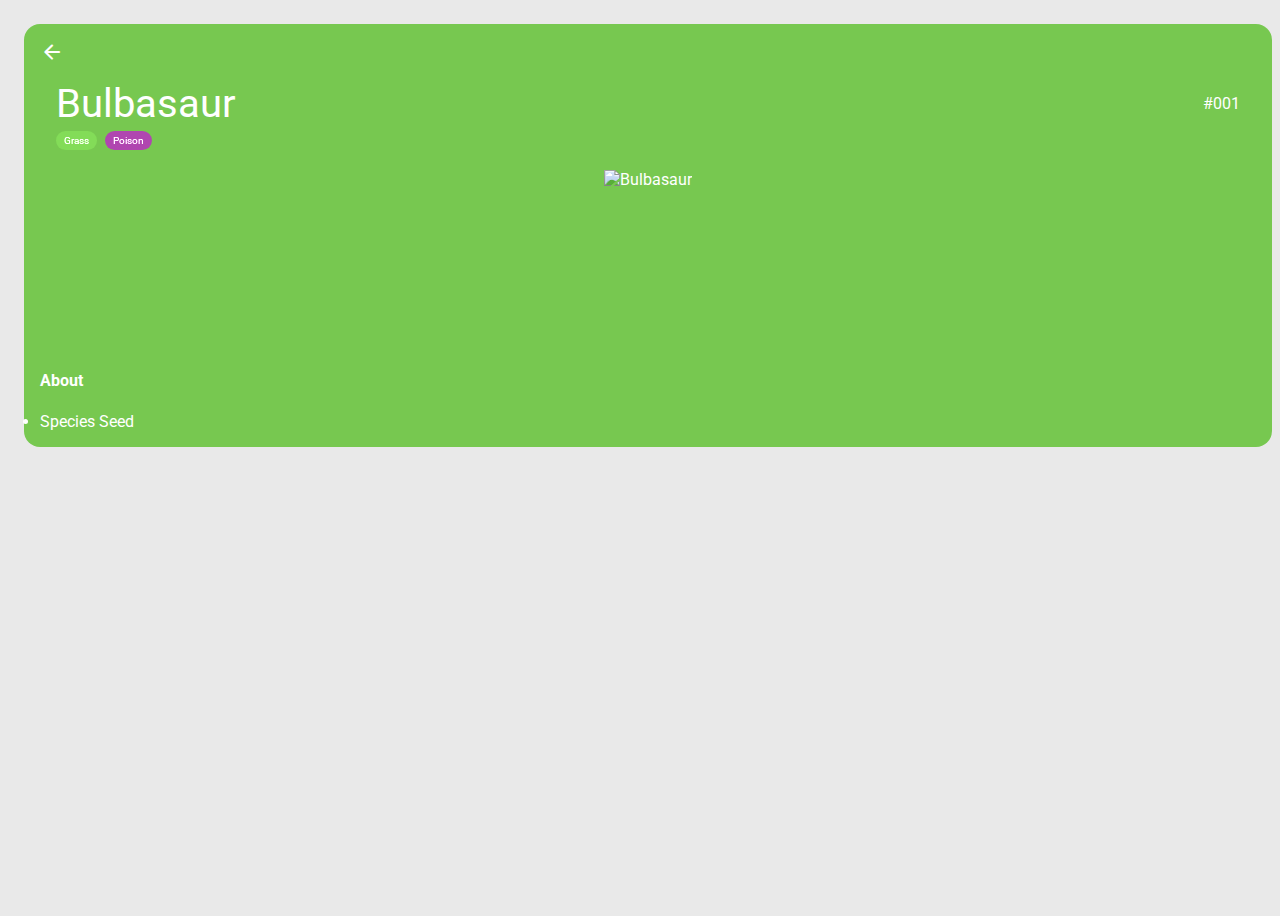
==== detail.html @ eacafb06 "feat: almost done with detail.html" ====
<!DOCTYPE html>
<html lang="pt-BR">
<head>
    <meta charset="UTF-8">
    <meta name="viewport" content="width=device-width, initial-scale=1.0">

    <!-- Normalize CSS CDN -->
    <link rel="stylesheet" href="https://cdnjs.cloudflare.com/ajax/libs/normalize/8.0.1/normalize.min.css" integrity="sha512-NhSC1YmyruXifcj/KFRWoC561YpHpc5Jtzgvbuzx5VozKpWvQ+4nXhPdFgmx8xqexRcpAglTj9sIBWINXa8x5w==" crossorigin="anonymous" referrerpolicy="no-referrer" />

    <!-- Roboto Font from Google CDN -->
    <link rel="preconnect" href="https://fonts.googleapis.com">
    <link rel="preconnect" href="https://fonts.gstatic.com" crossorigin>
    <link href="https://fonts.googleapis.com/css2?family=Roboto:wght@100;300;500;700&display=swap" rel="stylesheet">

    <!-- Google CDN CSS for Back Arrow -->
    <link rel="stylesheet" href="https://fonts.googleapis.com/css2?family=Material+Symbols+Rounded:opsz,wght,FILL,GRAD@24,400,0,0" />

    <!-- Our CSS -->
    <link rel="stylesheet" href="assets/css/global.css">
    <link rel="stylesheet" href="assets/css/pokedex.css">
    <title>Pokedex</title>
</head>
<body>



    <section class="detailContent">

        <section class="detailCard grass">

                <div class="nagivation">
                    <span class="material-symbols-rounded">
                        arrow_back
                    </span>
                </div>

                <div class="nameAndNumber">
                    <span class="name">Bulbasaur</span>
                    <span class="number">#001</span>
                </div>

                <ol class="types">
                    <li class="type grass">Grass</li>
                    <li class="type poison">Poison</li>
                </ol>

                <img src="https://raw.githubusercontent.com/PokeAPI/sprites/master/sprites/pokemon/other/dream-world/1.svg" alt="Bulbasaur">
        
                <div class="details">
                    <h4>About</h4>
                    <li class="detailItem">
                        <span>Species</span>
                        <span>Seed</span>
                    </li>
                </div>

        </section>
        
    </section>

    <!-- Our JavaScript -->
    <script src="assets/js/pokemon-model.js"></script>
    <script src="assets/js/poke-api.js"></script>
    <script src="assets/js/main.js"></script>
</body>
</html>
---- assets/css/global.css ----
* { 
    font-family: 'Roboto', sans-serif;
    box-sizing: border-box;
}

body {
    background-color: #e9e9e9;
}

.content {
    width: 100vw;
    padding: 1rem;
    background-color: #FFF;
    height: 100vh;
}

.detailContent {
    display: flex;
    height: 100vh;
    width: 100vw;
    justify-content: center;

}

@media screen and (min-width: 992px) {
    .content {
        height: auto;
        max-width: 992px;
        margin: 1rem auto;
        border-radius: 1rem;
    }
}
---- assets/css/pokedex.css ----
#title {
    text-align: center;
}

.pokemons {
    list-style: none;
    display: grid;
    grid-template-columns: 1fr;
    padding: 0;
    margin: 0;
}

.pokemon {
    margin: .5rem;
    padding: 1rem;
    border-radius: 1rem;
    background-color: #49D0B0;
    display: flex;
    flex-direction: column;
}

.pokemon .name {
    color: #FFF;
    margin-bottom: 0;
    text-transform: capitalize;

}

.pokemon .number {
    color: #000;
    opacity: .3;
    text-align: right;
    font-size: .625rem;
}

.pokemon .detail {
    display: flex;
    flex-direction: row;
    align-items: center;
    justify-content: space-between;
}

.types {
    padding: 0;
    margin: 0;
    list-style: none;
}

.type {
    filter: brightness(1.1);
    text-align: center;
    color: #FFF;
    padding: .25rem .5rem;
    margin: .25rem 0;
    font-size: .625rem;
    border-radius: 1rem;
}

.type.fire {
    background-color: #ffafaf;
}

.type.water {
    background-color: #aee1ff;
    color: #494949
}

.type.bug {
    background-color: #4fc9aa;
}

.pokemon .detail img {
    max-width: 100%;
    height: 70px;
    align-self: flex-end;
}

@media screen and (min-width: 380px) {
    .pokemons {
        grid-template-columns: 1fr 1fr;
    }
}

@media screen and (min-width: 576px) {
    .pokemons {
        grid-template-columns: 1fr 1fr 1fr;
    }
}

@media screen and (min-width: 992px) {
    .pokemons {
        grid-template-columns: 1fr 1fr 1fr 1fr;
    }
}

.pagination {
    display: flex;
    flex-direction: row;
    justify-content: center;
    align-items: center;
    width: 100%;
    padding: 1rem;
}

.pagination button {
    padding: .25rem .5rem;
    margin: .25rem 0;
    font-size: .625rem;
    color: #FFF;
    background-color: #6c79db;
    border: none;
    border-radius: 1rem;
}

.normal { background-color: #a6a877; }
.grass { background-color: #77c850; }
.fire { background-color: #ee7f30; }
.water { background-color: #678fee; }
.electric { background-color: #f7cf2e; }
.ice { background-color: #98d5d7; }
.ground { background-color: #dfbf69; }
.flying { background-color: #a98ff0; }
.poison { background-color: #a040a0; }
.fighting { background-color: #bf3029; }
.psychic { background-color: #f65687; }
.dark { background-color: #725847; }
.rock { background-color: #b8a137; }
.bug { background-color: #a8b720; }
.ghost { background-color: #6e5896; }
.steel { background-color: #b9b7cf; }
.dragon { background-color: #6f38f6; }
.fairy { background-color: #f9aec7; }

.detailCard {
    display: flex;
    flex-direction: column;
    margin: 1rem;
    padding: 1rem;
    border-radius: 1rem;
    color: #FFF;
    /* min-width: 450px; */
    width: 100%;
    height: fit-content;
}

.nameAndNumber {
    display: flex;
    flex-direction: column;
}
.detailCard img {
    margin: 0 auto;
    max-width: 100%;
    height: 180px;
    align-self: center;
}

.pokemonInfo .types {
    padding: 0;
    margin: 0;
    list-style: none;
}

.material-symbols-rounded {
  margin-bottom: 1rem;
}

.nameAndNumber {
    padding: 0 1rem;
    display: flex;
    flex-direction: row;
    justify-content: space-between;
    align-items: center;
}

.nameAndNumber .name {
    font-size: 2.5rem;
}

.detailCard .types {
    display: flex;
    flex-direction: row;
    padding: 0 1rem;
    margin-bottom: 1rem;
}

.detailCard .types .type {
    margin-right: .5rem;
}
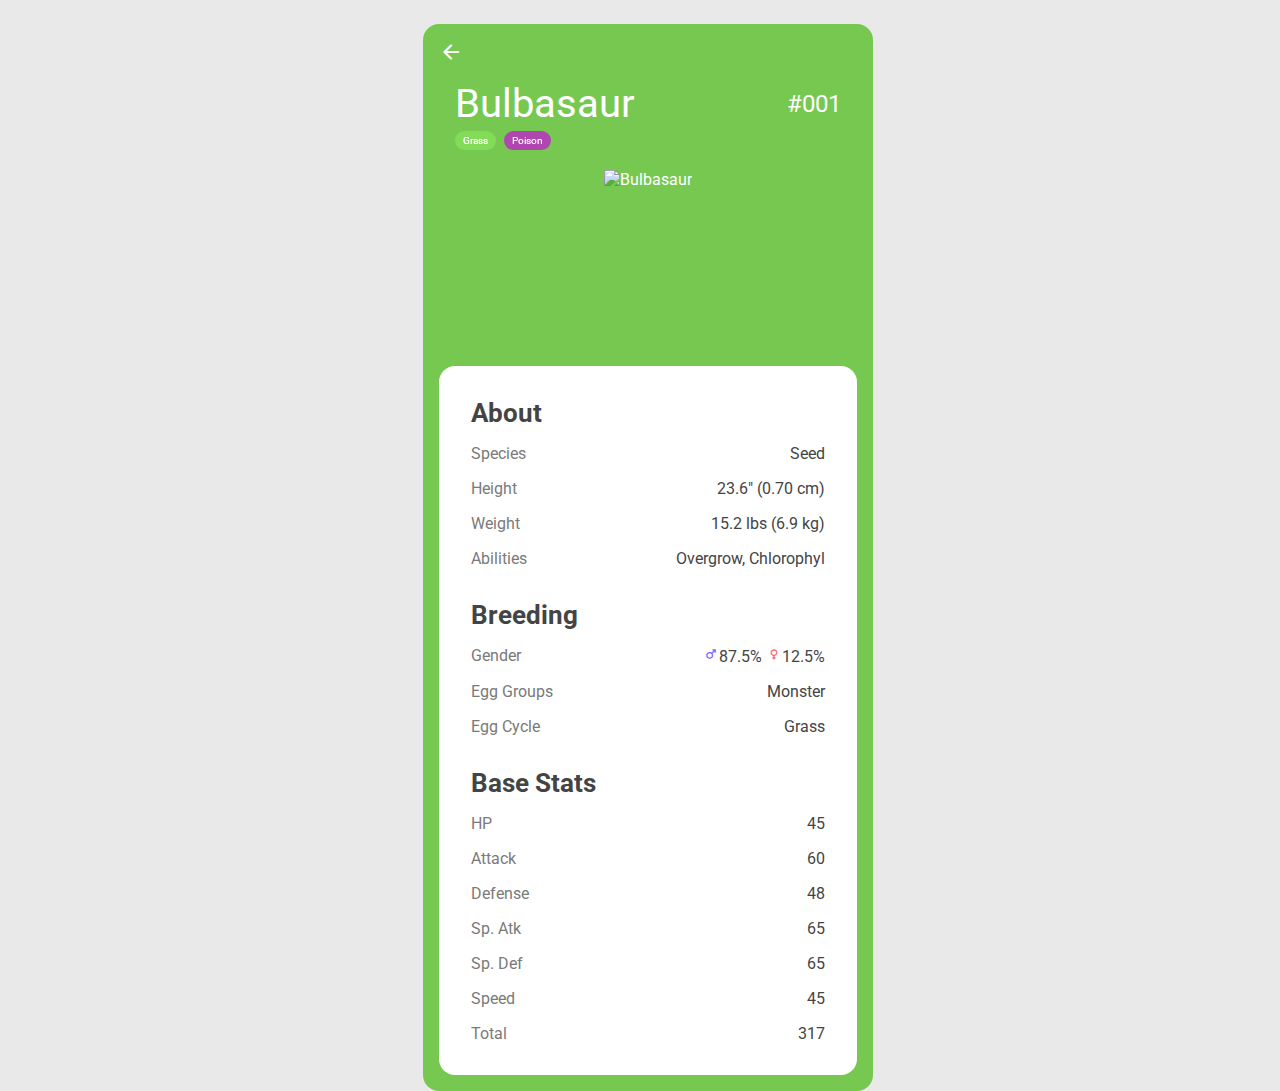
==== commit af91ae77: "feat: finished base layout for detail.html" ====
--- a/detail.html
+++ b/detail.html
@@ -12,7 +12,9 @@
     <link rel="preconnect" href="https://fonts.gstatic.com" crossorigin>
     <link href="https://fonts.googleapis.com/css2?family=Roboto:wght@100;300;500;700&display=swap" rel="stylesheet">
 
-    <!-- Google CDN CSS for Back Arrow -->
+    <!-- Google CDN CSS for Icons -->
+    <link rel="stylesheet" href="https://fonts.googleapis.com/css2?family=Material+Symbols+Rounded:opsz,wght,FILL,GRAD@24,400,0,0" />
+    <link rel="stylesheet" href="https://fonts.googleapis.com/css2?family=Material+Symbols+Rounded:opsz,wght,FILL,GRAD@24,400,0,0" />
     <link rel="stylesheet" href="https://fonts.googleapis.com/css2?family=Material+Symbols+Rounded:opsz,wght,FILL,GRAD@24,400,0,0" />
 
     <!-- Our CSS -->
@@ -47,15 +49,90 @@
                 <img src="https://raw.githubusercontent.com/PokeAPI/sprites/master/sprites/pokemon/other/dream-world/1.svg" alt="Bulbasaur">
         
                 <div class="details">
-                    <h4>About</h4>
-                    <li class="detailItem">
-                        <span>Species</span>
-                        <span>Seed</span>
-                    </li>
+
+                    <div class="detail">
+                        <h4>About</h4>
+                        <ul>
+                            <li class="detailItem">
+                                <span class="item">Species</span>
+                                <span>Seed</span>
+                            </li>
+                            <li class="detailItem">
+                                <span class="item">Height</span>
+                                <span>23.6" (0.70 cm)</span>
+                            </li>
+                            <li class="detailItem">
+                                <span class="item">Weight</span>
+                                <span>15.2 lbs (6.9 kg)</span>
+                            </li>
+                            <li class="detailItem">
+                                <span class="item">Abilities</span>
+                                <span>Overgrow, Chlorophyl</span>
+                            </li>
+                            
+                        </ul>
+                    </div>
+
+                    <div class="detail">
+                        <h4>Breeding</h4>
+                        <ul>
+                            <li class="detailItem">
+                                <span class="item">Gender</span>
+                                <span>
+                                    <span class="material-symbols-rounded gender male">male</span>87.5% 
+                                    <span class="material-symbols-rounded gender female">female</span>12.5%
+                                </span>
+                            </li>
+                            <li class="detailItem">
+                                <span class="item">Egg Groups</span>
+                                <span>Monster</span>
+                            </li>
+                            <li class="detailItem">
+                                <span class="item">Egg Cycle</span>
+                                <span>Grass</span>
+                            </li>                            
+                        </ul>
+                    </div>
+
+                    <div class="detail">
+                        <h4>Base Stats</h4>
+                        <ul>
+                            <li class="detailItem">
+                                <span class="item">HP</span>
+                                <span>45</span>
+                            </li>
+                            <li class="detailItem">
+                                <span class="item">Attack</span>
+                                <span>60</span>
+                            </li>
+                            <li class="detailItem">
+                                <span class="item">Defense</span>
+                                <span>48</span>
+                            </li>
+                            <li class="detailItem">
+                                <span class="item">Sp. Atk</span>
+                                <span>65</span>
+                            </li>
+                            <li class="detailItem">
+                                <span class="item">Sp. Def</span>
+                                <span>65</span>
+                            </li>
+                            <li class="detailItem">
+                                <span class="item">Speed</span>
+                                <span>45</span>
+                            </li>
+                            <li class="detailItem">
+                                <span class="item">Total</span>
+                                <span>317</span>
+                            </li>
+                            
+                        </ul>
+                    </div>
+
                 </div>
 
         </section>
-        
+
     </section>
 
     <!-- Our JavaScript -->
--- a/assets/css/global.css
+++ b/assets/css/global.css
@@ -3,6 +3,10 @@
     box-sizing: border-box;
 }
 
+h4 {
+    padding: 0;
+    margin: 0;
+}
 body {
     background-color: #e9e9e9;
 }
--- a/assets/css/pokedex.css
+++ b/assets/css/pokedex.css
@@ -138,7 +138,7 @@
     padding: 1rem;
     border-radius: 1rem;
     color: #FFF;
-    /* min-width: 450px; */
+    max-width: 450px;
     width: 100%;
     height: fit-content;
 }
@@ -149,6 +149,7 @@
 }
 .detailCard img {
     margin: 0 auto;
+    margin-bottom: 1rem;
     max-width: 100%;
     height: 180px;
     align-self: center;
@@ -164,6 +165,19 @@
   margin-bottom: 1rem;
 }
 
+.material-symbols-rounded.gender {
+    font-size: 1rem;
+    margin: 0;
+}
+
+.material-symbols-rounded.male {
+    color: #7667ff;
+}
+
+.material-symbols-rounded.female {
+    color: #ff6767;
+}
+
 .nameAndNumber {
     padding: 0 1rem;
     display: flex;
@@ -176,6 +190,10 @@
     font-size: 2.5rem;
 }
 
+.nameAndNumber .number {
+    font-size: 1.5rem;
+}
+
 .detailCard .types {
     display: flex;
     flex-direction: row;
@@ -185,4 +203,37 @@
 
 .detailCard .types .type {
     margin-right: .5rem;
+}
+
+.detailCard .details {
+    background-color: #FFF;
+    color: #444444;
+    border-radius: 1rem;
+    padding: 0 2rem;
+    padding-bottom: 2rem;
+}
+
+.details ul {
+    padding: 0;
+    margin: 0;
+    list-style: none;
+}
+
+.details h4 {
+    font-size: 1.625rem;
+}
+
+.detail {
+    margin-top: 2rem;
+}
+
+.detailItem {
+    margin-top: 1rem;
+    display: flex;
+    flex-direction: row;
+    justify-content: space-between;
+}
+
+.detailItem .item {
+    color: #7a7a7a;
 }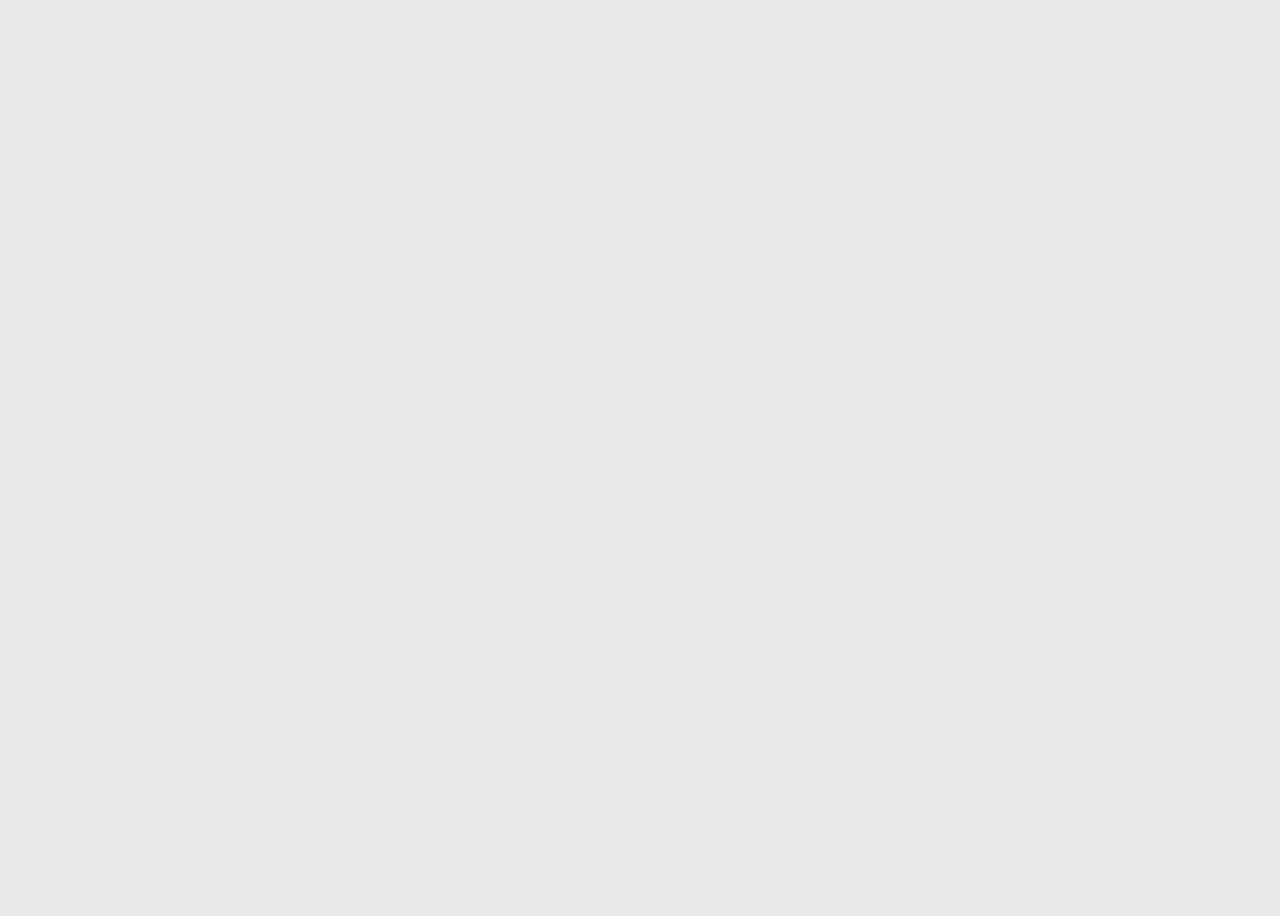
==== commit 980d2b58: "fea: finished detailed information page" ====
--- a/detail.html
+++ b/detail.html
@@ -20,124 +20,16 @@
     <!-- Our CSS -->
     <link rel="stylesheet" href="assets/css/global.css">
     <link rel="stylesheet" href="assets/css/pokedex.css">
+    <link rel="stylesheet" href="assets/css/detail-card.css">
     <title>Pokedex</title>
 </head>
 <body>
 
-
-
-    <section class="detailContent">
-
-        <section class="detailCard grass">
-
-                <div class="nagivation">
-                    <span class="material-symbols-rounded">
-                        arrow_back
-                    </span>
-                </div>
-
-                <div class="nameAndNumber">
-                    <span class="name">Bulbasaur</span>
-                    <span class="number">#001</span>
-                </div>
-
-                <ol class="types">
-                    <li class="type grass">Grass</li>
-                    <li class="type poison">Poison</li>
-                </ol>
-
-                <img src="https://raw.githubusercontent.com/PokeAPI/sprites/master/sprites/pokemon/other/dream-world/1.svg" alt="Bulbasaur">
-        
-                <div class="details">
-
-                    <div class="detail">
-                        <h4>About</h4>
-                        <ul>
-                            <li class="detailItem">
-                                <span class="item">Species</span>
-                                <span>Seed</span>
-                            </li>
-                            <li class="detailItem">
-                                <span class="item">Height</span>
-                                <span>23.6" (0.70 cm)</span>
-                            </li>
-                            <li class="detailItem">
-                                <span class="item">Weight</span>
-                                <span>15.2 lbs (6.9 kg)</span>
-                            </li>
-                            <li class="detailItem">
-                                <span class="item">Abilities</span>
-                                <span>Overgrow, Chlorophyl</span>
-                            </li>
-                            
-                        </ul>
-                    </div>
-
-                    <div class="detail">
-                        <h4>Breeding</h4>
-                        <ul>
-                            <li class="detailItem">
-                                <span class="item">Gender</span>
-                                <span>
-                                    <span class="material-symbols-rounded gender male">male</span>87.5% 
-                                    <span class="material-symbols-rounded gender female">female</span>12.5%
-                                </span>
-                            </li>
-                            <li class="detailItem">
-                                <span class="item">Egg Groups</span>
-                                <span>Monster</span>
-                            </li>
-                            <li class="detailItem">
-                                <span class="item">Egg Cycle</span>
-                                <span>Grass</span>
-                            </li>                            
-                        </ul>
-                    </div>
-
-                    <div class="detail">
-                        <h4>Base Stats</h4>
-                        <ul>
-                            <li class="detailItem">
-                                <span class="item">HP</span>
-                                <span>45</span>
-                            </li>
-                            <li class="detailItem">
-                                <span class="item">Attack</span>
-                                <span>60</span>
-                            </li>
-                            <li class="detailItem">
-                                <span class="item">Defense</span>
-                                <span>48</span>
-                            </li>
-                            <li class="detailItem">
-                                <span class="item">Sp. Atk</span>
-                                <span>65</span>
-                            </li>
-                            <li class="detailItem">
-                                <span class="item">Sp. Def</span>
-                                <span>65</span>
-                            </li>
-                            <li class="detailItem">
-                                <span class="item">Speed</span>
-                                <span>45</span>
-                            </li>
-                            <li class="detailItem">
-                                <span class="item">Total</span>
-                                <span>317</span>
-                            </li>
-                            
-                        </ul>
-                    </div>
-
-                </div>
-
-        </section>
-
-    </section>
+    <section class="detailContent" id="detailContent"></section>
 
     <!-- Our JavaScript -->
     <script src="assets/js/pokemon-model.js"></script>
     <script src="assets/js/poke-api.js"></script>
-    <script src="assets/js/main.js"></script>
+    <script src="assets/js/detail-card.js"></script>
 </body>
 </html>--- a/assets/css/global.css
+++ b/assets/css/global.css
@@ -2,6 +2,12 @@
     font-family: 'Roboto', sans-serif;
     box-sizing: border-box;
 }
+
+a {
+    color: inherit;
+    text-decoration: none;
+    background-color: transparent;
+  }
 
 h4 {
     padding: 0;
@@ -33,5 +39,4 @@
         margin: 1rem auto;
         border-radius: 1rem;
     }
-}
-
+}--- a/assets/css/pokedex.css
+++ b/assets/css/pokedex.css
@@ -54,6 +54,7 @@
     margin: .25rem 0;
     font-size: .625rem;
     border-radius: 1rem;
+    text-transform: capitalize;
 }
 
 .type.fire {
@@ -129,111 +130,4 @@
 .ghost { background-color: #6e5896; }
 .steel { background-color: #b9b7cf; }
 .dragon { background-color: #6f38f6; }
-.fairy { background-color: #f9aec7; }
-
-.detailCard {
-    display: flex;
-    flex-direction: column;
-    margin: 1rem;
-    padding: 1rem;
-    border-radius: 1rem;
-    color: #FFF;
-    max-width: 450px;
-    width: 100%;
-    height: fit-content;
-}
-
-.nameAndNumber {
-    display: flex;
-    flex-direction: column;
-}
-.detailCard img {
-    margin: 0 auto;
-    margin-bottom: 1rem;
-    max-width: 100%;
-    height: 180px;
-    align-self: center;
-}
-
-.pokemonInfo .types {
-    padding: 0;
-    margin: 0;
-    list-style: none;
-}
-
-.material-symbols-rounded {
-  margin-bottom: 1rem;
-}
-
-.material-symbols-rounded.gender {
-    font-size: 1rem;
-    margin: 0;
-}
-
-.material-symbols-rounded.male {
-    color: #7667ff;
-}
-
-.material-symbols-rounded.female {
-    color: #ff6767;
-}
-
-.nameAndNumber {
-    padding: 0 1rem;
-    display: flex;
-    flex-direction: row;
-    justify-content: space-between;
-    align-items: center;
-}
-
-.nameAndNumber .name {
-    font-size: 2.5rem;
-}
-
-.nameAndNumber .number {
-    font-size: 1.5rem;
-}
-
-.detailCard .types {
-    display: flex;
-    flex-direction: row;
-    padding: 0 1rem;
-    margin-bottom: 1rem;
-}
-
-.detailCard .types .type {
-    margin-right: .5rem;
-}
-
-.detailCard .details {
-    background-color: #FFF;
-    color: #444444;
-    border-radius: 1rem;
-    padding: 0 2rem;
-    padding-bottom: 2rem;
-}
-
-.details ul {
-    padding: 0;
-    margin: 0;
-    list-style: none;
-}
-
-.details h4 {
-    font-size: 1.625rem;
-}
-
-.detail {
-    margin-top: 2rem;
-}
-
-.detailItem {
-    margin-top: 1rem;
-    display: flex;
-    flex-direction: row;
-    justify-content: space-between;
-}
-
-.detailItem .item {
-    color: #7a7a7a;
-}+.fairy { background-color: #f9aec7; }--- a/assets/css/detail-card.css
+++ b/assets/css/detail-card.css
@@ -0,0 +1,116 @@
+.detailCard {
+    display: flex;
+    flex-direction: column;
+    margin: 1rem;
+    padding: 1rem;
+    border-radius: 1rem;
+    color: #FFF;
+    max-width: 450px;
+    width: 100%;
+    height: fit-content;
+}
+
+.nameAndNumber {
+    display: flex;
+    flex-direction: column;
+}
+.detailCard img {
+    margin: 0 auto;
+    margin-bottom: 1rem;
+    max-width: 100%;
+    height: 180px;
+    align-self: center;
+}
+
+.pokemonInfo .types {
+    padding: 0;
+    margin: 0;
+    list-style: none;
+}
+
+.material-symbols-rounded {
+  margin-bottom: 1rem;
+  font-size: 2rem;
+}
+
+.material-symbols-rounded.gender {
+    font-size: 1rem;
+    margin: 0;
+}
+
+.material-symbols-rounded.male {
+    color: #7667ff;
+}
+
+.material-symbols-rounded.female {
+    color: #ff6767;
+}
+
+.nameAndNumber {
+    padding: 0 1rem;
+    display: flex;
+    flex-direction: row;
+    justify-content: space-between;
+    align-items: center;
+}
+
+.nameAndNumber .name {
+    font-size: 2.5rem;
+    text-transform: capitalize;
+}
+
+.nameAndNumber .number {
+    font-size: 1.5rem;
+}
+
+.detailCard .types {
+    display: flex;
+    flex-direction: row;
+    padding: 0 1rem;
+    margin-bottom: 1rem;
+}
+
+.detailCard .types .type {
+    margin-right: .5rem;
+    text-transform: capitalize;
+
+}
+
+.detailCard .details {
+    background-color: #FFF;
+    color: #444444;
+    border-radius: 1rem;
+    padding: 0 2rem;
+    padding-bottom: 2rem;
+}
+
+.details ul {
+    padding: 0;
+    margin: 0;
+    list-style: none;
+}
+
+.details h4 {
+    font-size: 1.625rem;
+}
+
+.detail {
+    margin-top: 2rem;
+}
+
+.detailItem {
+    margin-top: 1rem;
+    display: flex;
+    flex-direction: row;
+    justify-content: space-between;
+}
+
+.detailItem .item {
+    color: #7a7a7a;
+    margin-right: 1rem;
+}
+
+.abilities {
+    text-transform: capitalize;
+    text-align: right;
+}